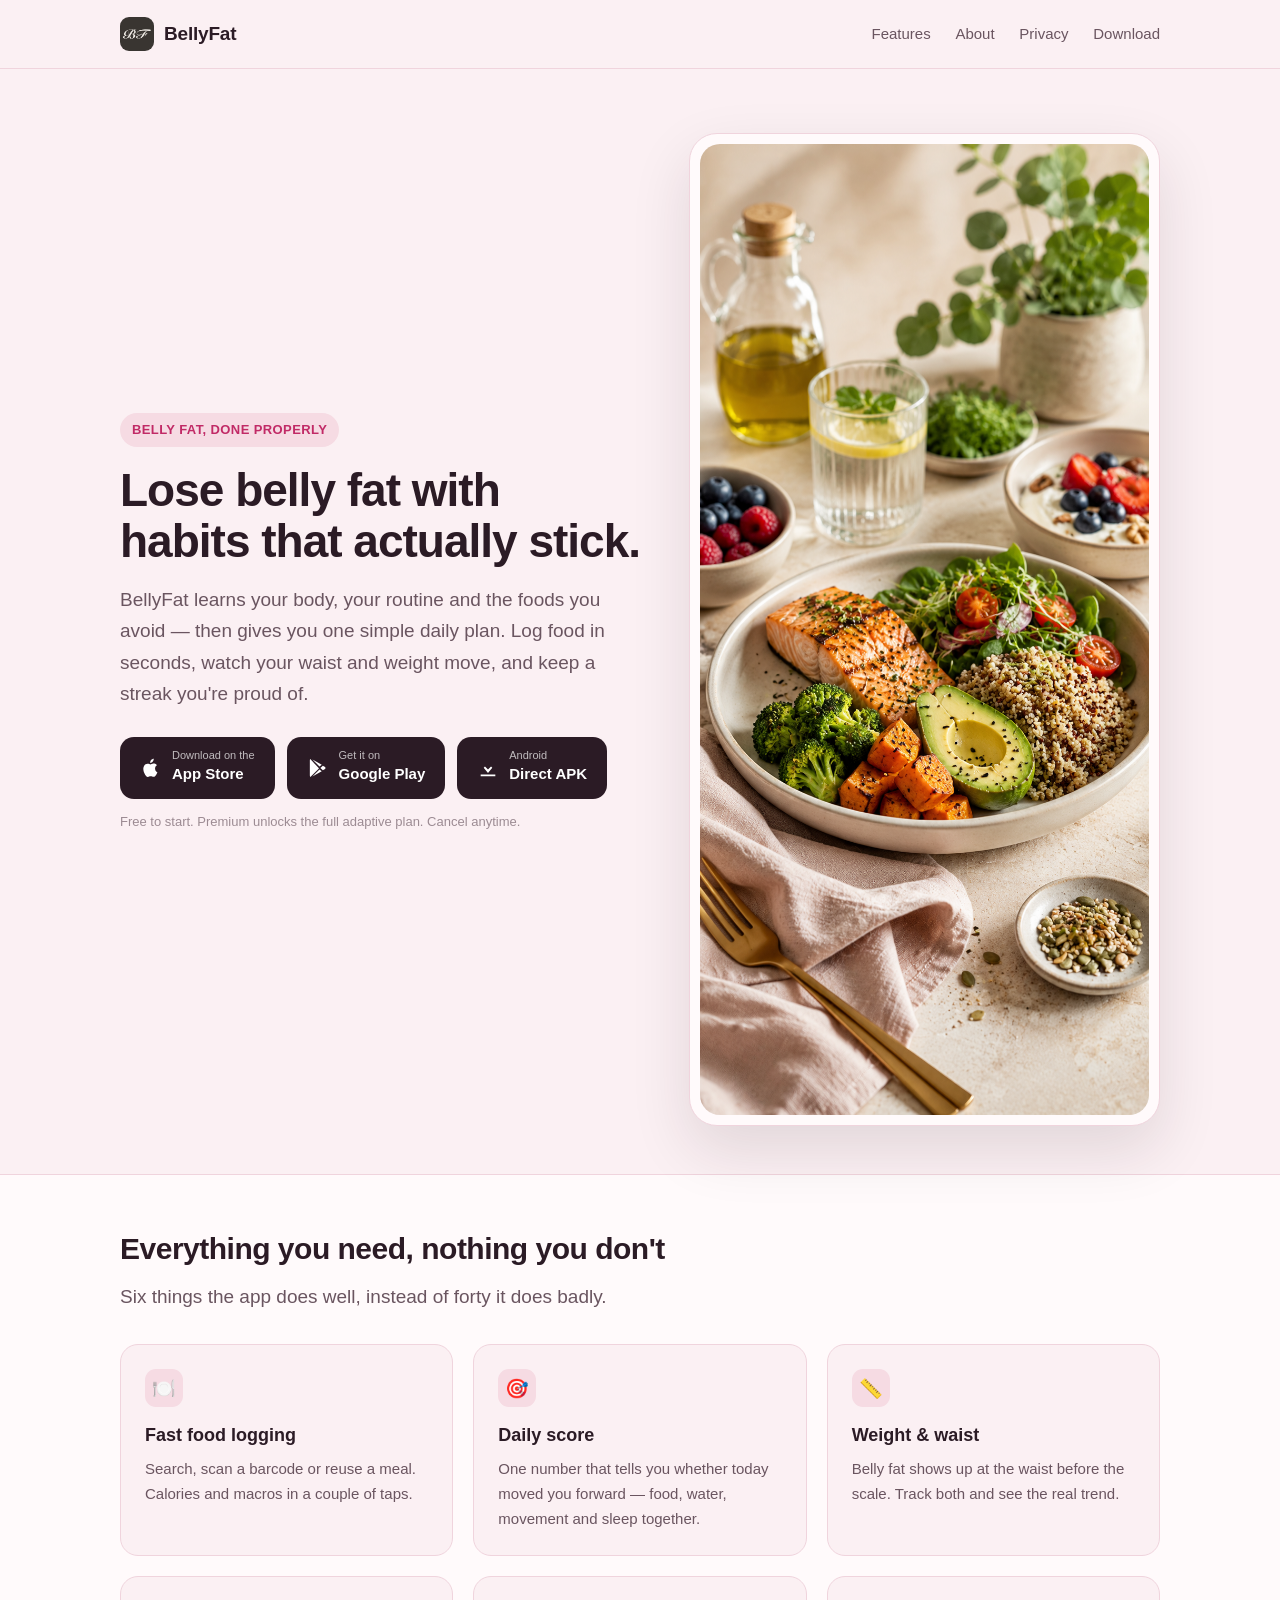
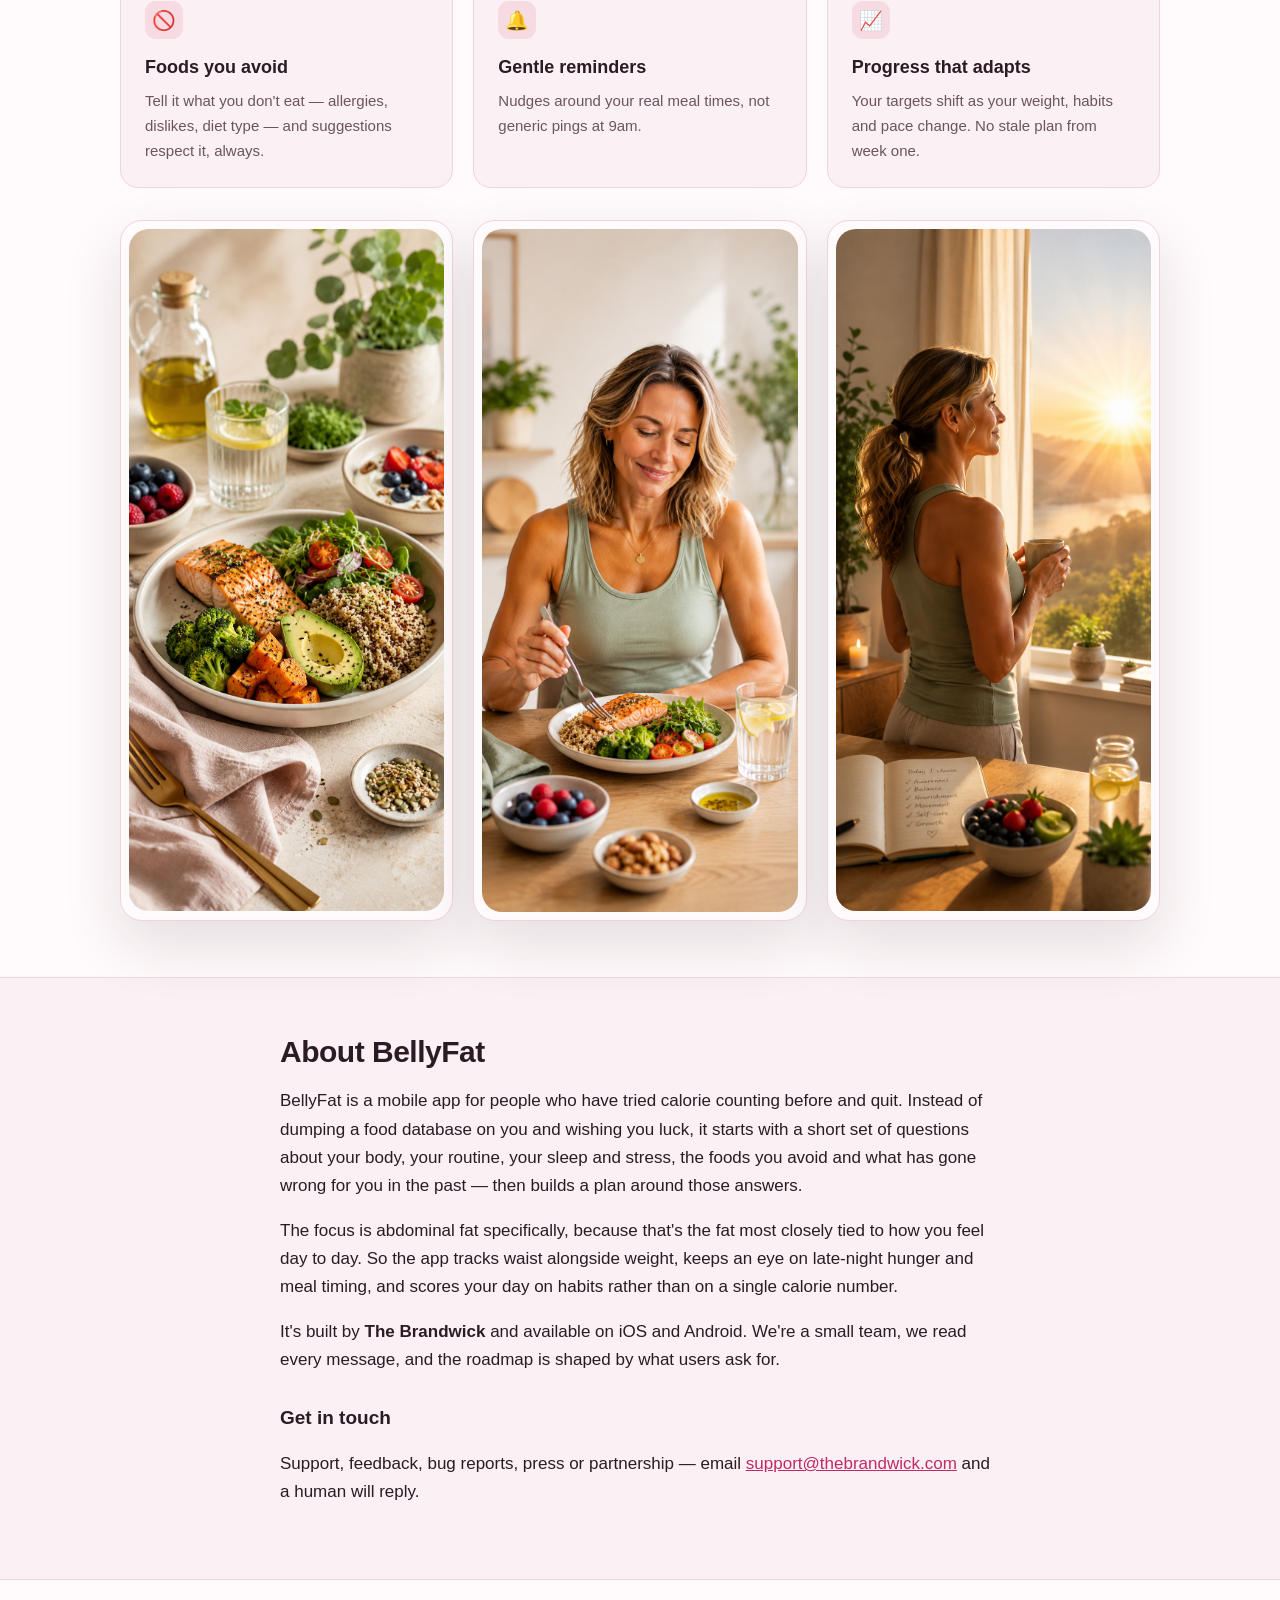
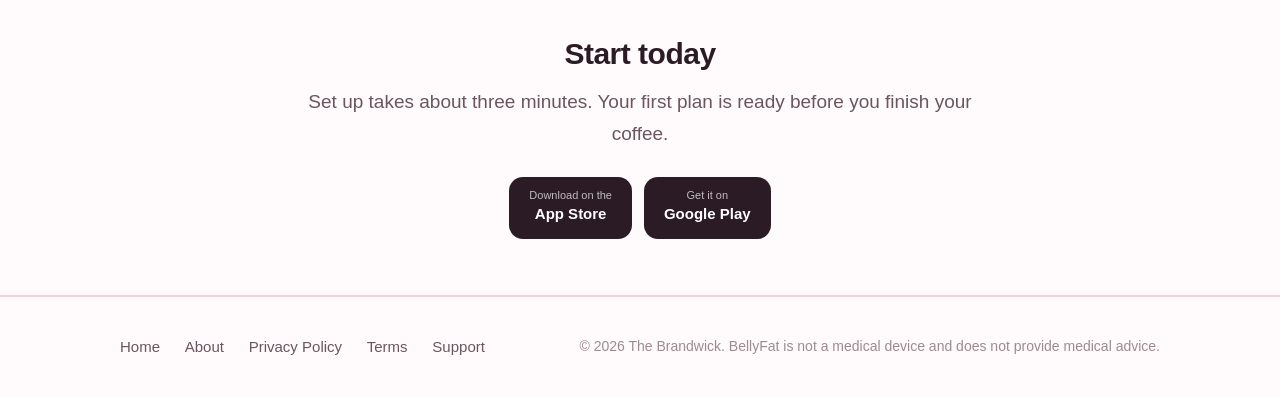
==== index.html @ 2bec0db5 "first commit" ====
<!doctype html>
<html lang="en">
<head>
<meta charset="utf-8">
<meta name="viewport" content="width=device-width, initial-scale=1">
<title>BellyFat — Lose belly fat with habits that actually stick</title>
<meta name="description" content="BellyFat is a personalised nutrition and habit tracker built around belly fat — food logging, daily score, weight and waist tracking, and a plan that adapts to you.">
<meta property="og:title" content="BellyFat — Lose belly fat with habits that actually stick">
<meta property="og:description" content="Personalised nutrition and habit tracking built around belly fat.">
<meta property="og:image" content="assets/icon.png">
<meta property="og:type" content="website">
<link rel="icon" href="assets/favicon.png">
<link rel="apple-touch-icon" href="assets/icon.png">
<link rel="stylesheet" href="assets/style.css">
</head>
<body>

<header class="site">
  <div class="wrap">
    <a class="brand" href="index.html"><img src="assets/icon.png" alt="BellyFat app icon">BellyFat</a>
    <nav class="site">
      <a href="#features">Features</a>
      <a href="#about">About</a>
      <a href="privacy.html">Privacy</a>
      <a href="#download">Download</a>
    </nav>
  </div>
</header>

<section class="hero">
  <div class="wrap hero-grid">
    <div>
      <span class="eyebrow">Belly fat, done properly</span>
      <h1>Lose belly fat with habits that actually stick.</h1>
      <p class="lead">BellyFat learns your body, your routine and the foods you avoid — then gives you one simple daily plan. Log food in seconds, watch your waist and weight move, and keep a streak you're proud of.</p>
      <div class="stores" id="download">
        <a class="store" href="https://apps.apple.com/app/idYOUR_APP_ID">
          <svg viewBox="0 0 24 24"><path d="M16.4 12.7c0-2.4 2-3.6 2.1-3.6-1.1-1.7-2.9-1.9-3.5-1.9-1.5-.2-2.9.9-3.6.9s-1.9-.9-3.1-.8c-1.6 0-3.1.9-3.9 2.4-1.7 2.9-.4 7.2 1.2 9.6.8 1.2 1.7 2.5 3 2.4 1.2 0 1.6-.8 3.1-.8s1.9.8 3.1.7c1.3 0 2.1-1.2 2.9-2.3.9-1.3 1.3-2.6 1.3-2.7 0 0-2.5-1-2.6-3.9zM14 4.9c.7-.8 1.1-1.9 1-3-1 0-2.2.6-2.9 1.5-.6.7-1.1 1.9-1 3 1.1.1 2.2-.6 2.9-1.5z"/></svg>
          <span><small>Download on the</small>App Store</span>
        </a>
        <a class="store" href="https://play.google.com/store/apps/details?id=com.thebrandwick.bellyfat">
          <svg viewBox="0 0 24 24"><path d="M3.6 2.3c-.3.3-.5.8-.5 1.4v16.6c0 .6.2 1.1.5 1.4l.1.1 9.3-9.3v-.2L3.6 2.3zm12.5 6.1L5.9 2.6l7.7 7.7 2.5-1.9zM19.7 11c.6.5.6 1.5 0 2l-2.4 1.4-2.7-2.4 2.7-2.4L19.7 11zM5.9 21.4l10.2-5.8-2.5-2-7.7 7.8z"/></svg>
          <span><small>Get it on</small>Google Play</span>
        </a>
        <a class="store" href="downloads/bellyfat-latest.apk" download>
          <svg viewBox="0 0 24 24"><path d="M12 3v10.6l3.3-3.3 1.4 1.4L12 17.4l-4.7-5.7 1.4-1.4L12 13.6V3h0zM4 19h16v2H4z"/></svg>
          <span><small>Android</small>Direct APK</span>
        </a>
      </div>
      <p class="note">Free to start. Premium unlocks the full adaptive plan. Cancel anytime.</p>
    </div>
    <div class="phone"><img src="assets/screen-1.png" alt="BellyFat daily screen"></div>
  </div>
</section>

<section class="alt" id="features">
  <div class="wrap">
    <h2>Everything you need, nothing you don't</h2>
    <p class="lead">Six things the app does well, instead of forty it does badly.</p>
    <div class="features">
      <div class="card"><div class="dot">🍽️</div><h3>Fast food logging</h3><p>Search, scan a barcode or reuse a meal. Calories and macros in a couple of taps.</p></div>
      <div class="card"><div class="dot">🎯</div><h3>Daily score</h3><p>One number that tells you whether today moved you forward — food, water, movement and sleep together.</p></div>
      <div class="card"><div class="dot">📏</div><h3>Weight &amp; waist</h3><p>Belly fat shows up at the waist before the scale. Track both and see the real trend.</p></div>
      <div class="card"><div class="dot">🚫</div><h3>Foods you avoid</h3><p>Tell it what you don't eat — allergies, dislikes, diet type — and suggestions respect it, always.</p></div>
      <div class="card"><div class="dot">🔔</div><h3>Gentle reminders</h3><p>Nudges around your real meal times, not generic pings at 9am.</p></div>
      <div class="card"><div class="dot">📈</div><h3>Progress that adapts</h3><p>Your targets shift as your weight, habits and pace change. No stale plan from week one.</p></div>
    </div>
    <div class="shots">
      <div class="phone"><img src="assets/screen-1.png" alt="Daily plan screen"></div>
      <div class="phone"><img src="assets/screen-2.png" alt="Food logging screen"></div>
      <div class="phone"><img src="assets/screen-3.png" alt="Progress screen"></div>
    </div>
  </div>
</section>

<section id="about">
  <div class="wrap narrow">
    <h2>About BellyFat</h2>
    <p>BellyFat is a mobile app for people who have tried calorie counting before and quit. Instead of dumping a food database on you and wishing you luck, it starts with a short set of questions about your body, your routine, your sleep and stress, the foods you avoid and what has gone wrong for you in the past — then builds a plan around those answers.</p>
    <p>The focus is abdominal fat specifically, because that's the fat most closely tied to how you feel day to day. So the app tracks waist alongside weight, keeps an eye on late-night hunger and meal timing, and scores your day on habits rather than on a single calorie number.</p>
    <p>It's built by <strong>The Brandwick</strong> and available on iOS and Android. We're a small team, we read every message, and the roadmap is shaped by what users ask for.</p>
    <h3>Get in touch</h3>
    <p>Support, feedback, bug reports, press or partnership — email <a href="mailto:support@thebrandwick.com">support@thebrandwick.com</a> and a human will reply.</p>
  </div>
</section>

<section class="alt">
  <div class="wrap narrow" style="text-align:center">
    <h2>Start today</h2>
    <p class="lead">Set up takes about three minutes. Your first plan is ready before you finish your coffee.</p>
    <div class="stores" style="justify-content:center">
      <a class="store" href="https://apps.apple.com/app/idYOUR_APP_ID"><span><small>Download on the</small>App Store</span></a>
      <a class="store" href="https://play.google.com/store/apps/details?id=com.thebrandwick.bellyfat"><span><small>Get it on</small>Google Play</span></a>
    </div>
  </div>
</section>

<footer class="site">
  <div class="wrap">
    <div>
      <a href="index.html">Home</a>
      <a href="#about">About</a>
      <a href="privacy.html">Privacy Policy</a>
      <a href="terms.html">Terms</a>
      <a href="mailto:support@thebrandwick.com">Support</a>
    </div>
    <p>© 2026 The Brandwick. BellyFat is not a medical device and does not provide medical advice.</p>
  </div>
</footer>

</body>
</html>
---- assets/style.css ----
:root {
  --pink: #DD3F7C;
  --pink-dark: #C12A66;
  --pink-light: #F6DBE3;
  --green: #45A463;
  --bg: #FBF0F3;
  --surface: #FFFAFB;
  --ink: #2B1B25;
  --ink-2: #6A5560;
  --ink-3: #9C8B93;
  --line: #F0D4DD;
  --radius: 18px;
  --wrap: 1080px;
}
* { box-sizing: border-box; }
html { scroll-behavior: smooth; }
body {
  margin: 0;
  background: var(--bg);
  color: var(--ink);
  font-family: -apple-system, BlinkMacSystemFont, "Segoe UI", Roboto, "Helvetica Neue", Arial, sans-serif;
  font-size: 17px;
  line-height: 1.65;
  -webkit-font-smoothing: antialiased;
}
img { max-width: 100%; display: block; }
a { color: var(--pink-dark); }
.wrap { max-width: var(--wrap); margin: 0 auto; padding: 0 20px; }
.narrow { max-width: 760px; }

/* Header */
header.site {
  position: sticky; top: 0; z-index: 10;
  background: rgba(251,240,243,.9);
  backdrop-filter: saturate(180%) blur(12px);
  border-bottom: 1px solid var(--line);
}
header.site .wrap { display: flex; align-items: center; justify-content: space-between; height: 68px; gap: 16px; }
.brand { display: flex; align-items: center; gap: 10px; text-decoration: none; color: var(--ink); font-weight: 700; font-size: 19px; letter-spacing: -.2px; }
.brand img { width: 34px; height: 34px; border-radius: 9px; }
nav.site a { color: var(--ink-2); text-decoration: none; margin-left: 20px; font-size: 15px; font-weight: 500; }
nav.site a:hover { color: var(--pink-dark); }

/* Hero */
.hero { padding: 64px 0 48px; }
.hero-grid { display: grid; grid-template-columns: 1.05fr .95fr; gap: 48px; align-items: center; }
.eyebrow { display: inline-block; background: var(--pink-light); color: var(--pink-dark); font-size: 13px; font-weight: 700; letter-spacing: .4px; text-transform: uppercase; padding: 6px 12px; border-radius: 999px; margin-bottom: 18px; }
h1 { font-size: 46px; line-height: 1.12; letter-spacing: -1px; margin: 0 0 16px; }
h2 { font-size: 30px; line-height: 1.2; letter-spacing: -.5px; margin: 0 0 14px; }
h3 { font-size: 19px; margin: 28px 0 8px; }
.lead { font-size: 19px; color: var(--ink-2); margin: 0 0 28px; }
.phone { background: var(--surface); border: 1px solid var(--line); border-radius: 28px; padding: 10px; box-shadow: 0 24px 60px rgba(43,27,37,.12); }
.phone img { border-radius: 20px; }

/* Store buttons */
.stores { display: flex; flex-wrap: wrap; gap: 12px; }
.store {
  display: inline-flex; align-items: center; gap: 10px;
  background: var(--ink); color: #fff; text-decoration: none;
  padding: 12px 20px; border-radius: 14px; font-weight: 600; font-size: 15px;
  transition: transform .15s ease, opacity .15s ease;
}
.store:hover { transform: translateY(-2px); opacity: .92; }
.store small { display: block; font-size: 11px; font-weight: 500; opacity: .7; line-height: 1.2; }
.store svg { width: 22px; height: 22px; flex: none; fill: #fff; }
.note { font-size: 13px; color: var(--ink-3); margin-top: 12px; }

/* Sections */
section { padding: 56px 0; }
section.alt { background: var(--surface); border-top: 1px solid var(--line); border-bottom: 1px solid var(--line); }
.features { display: grid; grid-template-columns: repeat(3, 1fr); gap: 20px; margin-top: 32px; }
.card { background: var(--surface); border: 1px solid var(--line); border-radius: var(--radius); padding: 24px; }
section.alt .card { background: var(--bg); }
.card h3 { margin: 0 0 6px; font-size: 18px; }
.card p { margin: 0; color: var(--ink-2); font-size: 15px; }
.dot { width: 38px; height: 38px; border-radius: 11px; background: var(--pink-light); display: grid; place-items: center; font-size: 19px; margin-bottom: 14px; }
.shots { display: grid; grid-template-columns: repeat(3, 1fr); gap: 20px; margin-top: 32px; }
.shots .phone { padding: 8px; border-radius: 22px; }

/* Legal pages */
.legal { padding: 48px 0 72px; }
.legal h1 { font-size: 36px; }
.legal .updated { color: var(--ink-3); font-size: 15px; margin: 0 0 32px; }
.legal h2 { font-size: 22px; margin: 40px 0 10px; padding-top: 10px; border-top: 1px solid var(--line); }
.legal p, .legal li { color: var(--ink-2); }
.legal ul { padding-left: 20px; }
.legal li { margin-bottom: 8px; }
.legal strong { color: var(--ink); }
table { width: 100%; border-collapse: collapse; margin: 16px 0; font-size: 15px; }
th, td { text-align: left; padding: 10px 12px; border: 1px solid var(--line); vertical-align: top; }
th { background: var(--pink-light); color: var(--ink); font-size: 14px; }
td { color: var(--ink-2); background: var(--surface); }
.callout { background: var(--surface); border: 1px solid var(--line); border-left: 4px solid var(--pink); border-radius: 12px; padding: 16px 18px; margin: 24px 0; font-size: 15px; color: var(--ink-2); }

/* Footer */
footer.site { background: var(--surface); border-top: 1px solid var(--line); padding: 36px 0; margin-top: 0; }
footer.site .wrap { display: flex; flex-wrap: wrap; justify-content: space-between; gap: 16px; align-items: center; }
footer.site a { color: var(--ink-2); text-decoration: none; font-size: 15px; margin-right: 20px; }
footer.site a:hover { color: var(--pink-dark); }
footer.site p { margin: 0; color: var(--ink-3); font-size: 14px; }

@media (max-width: 860px) {
  .hero-grid { grid-template-columns: 1fr; gap: 32px; }
  .features, .shots { grid-template-columns: 1fr; }
  h1 { font-size: 34px; }
  h2 { font-size: 25px; }
  .hero { padding: 40px 0 24px; }
  nav.site a { margin-left: 14px; font-size: 14px; }
}
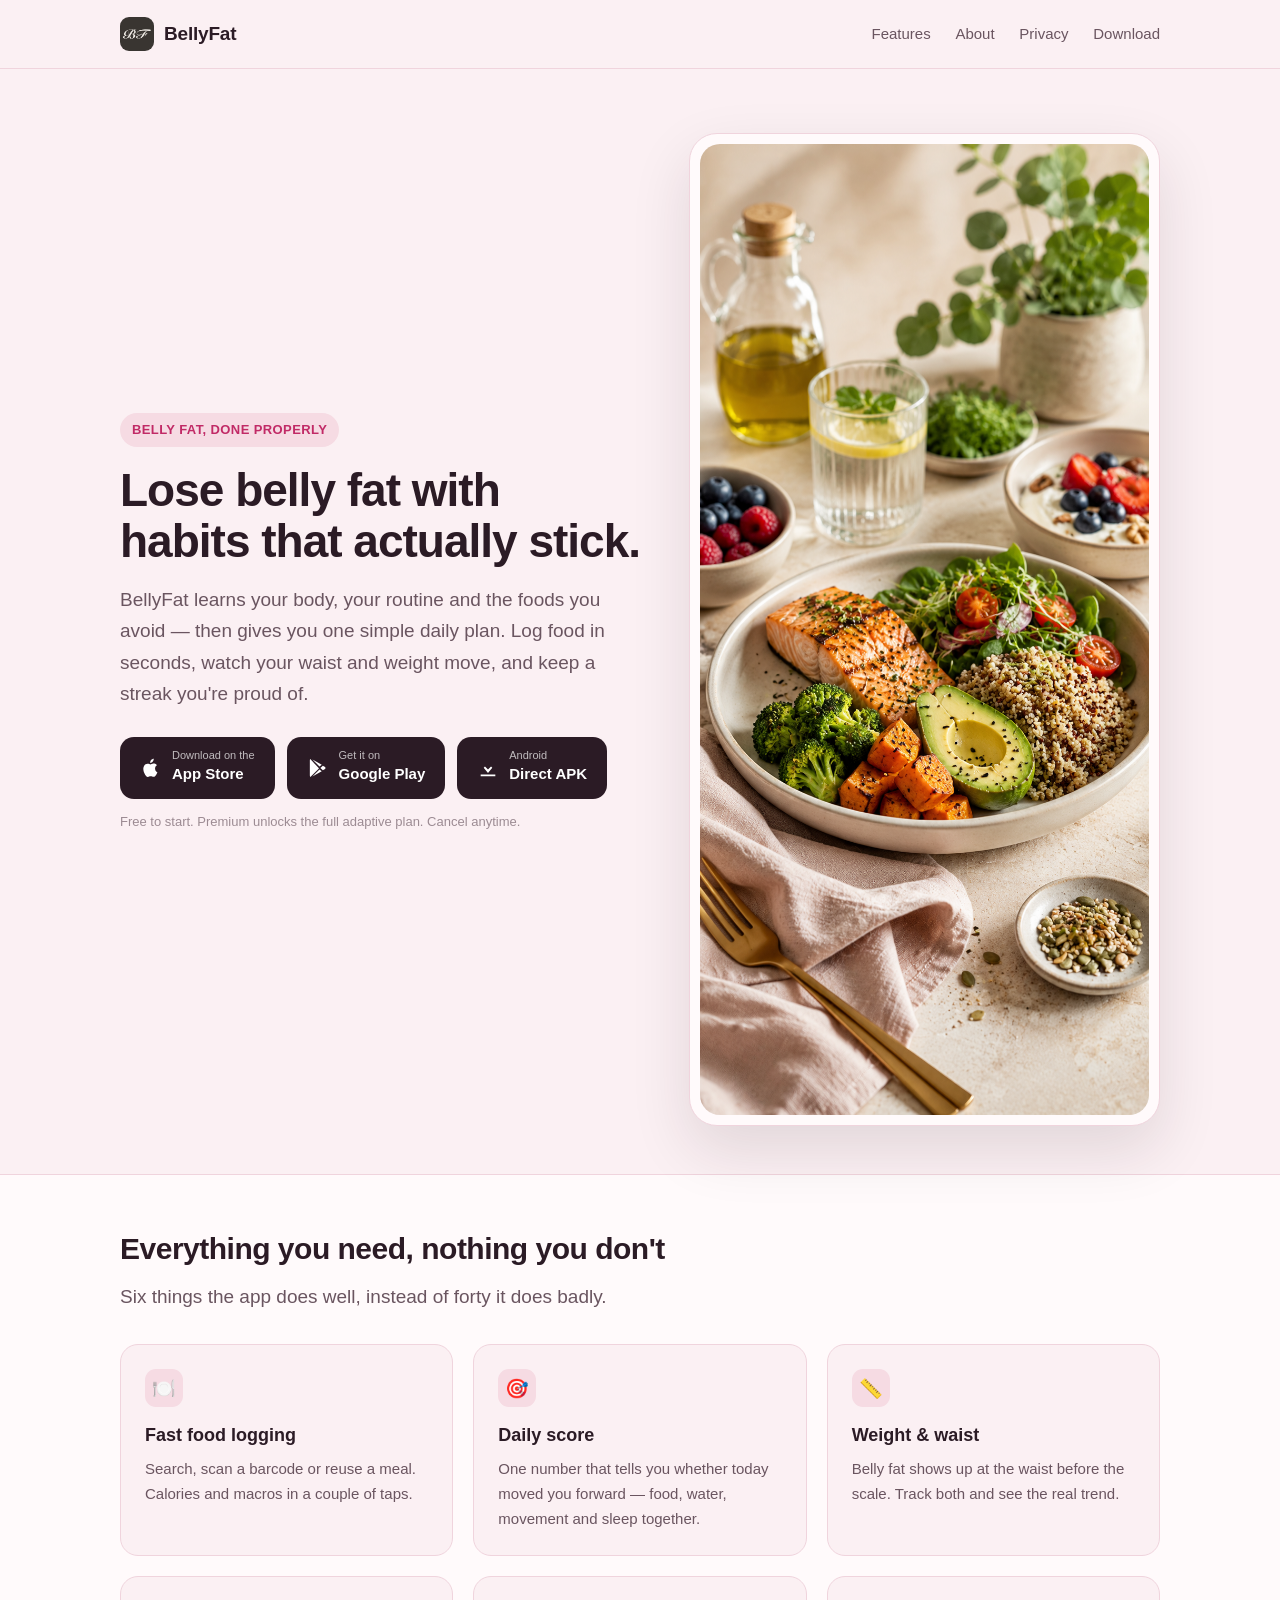
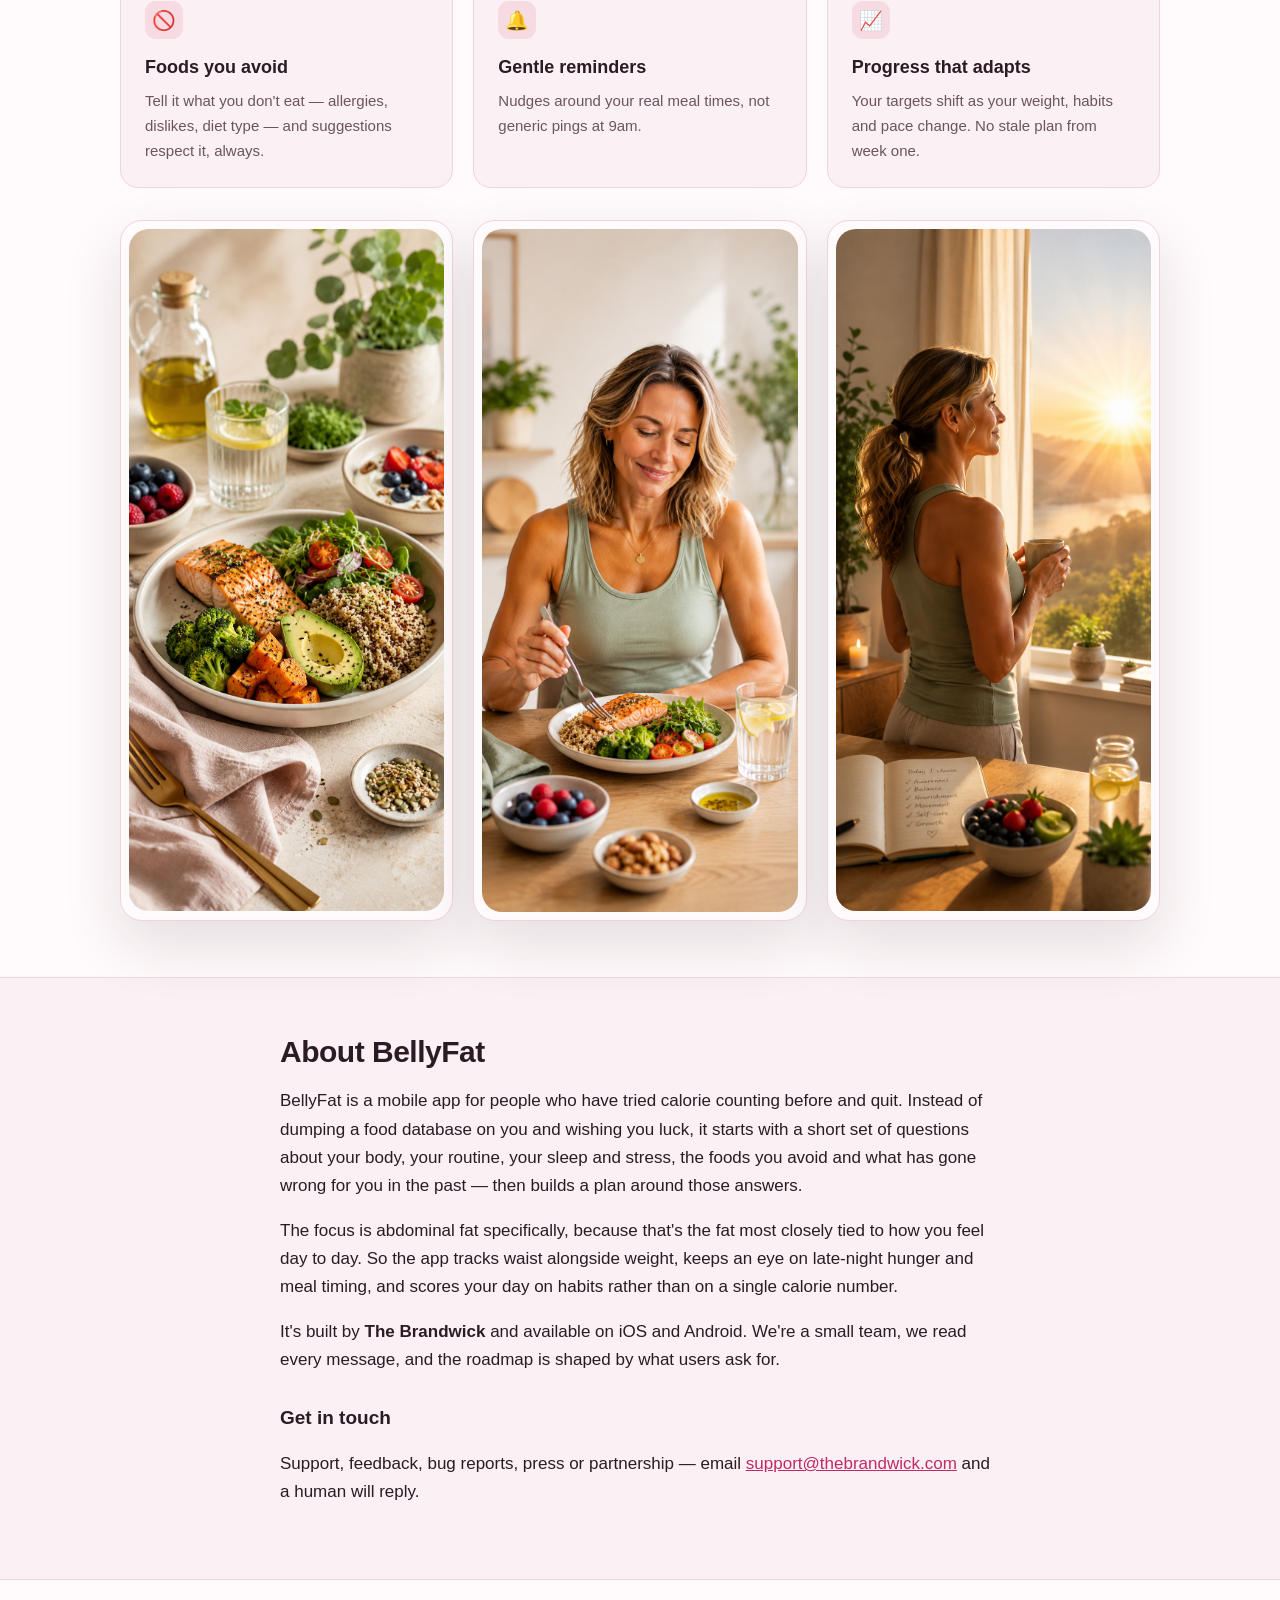
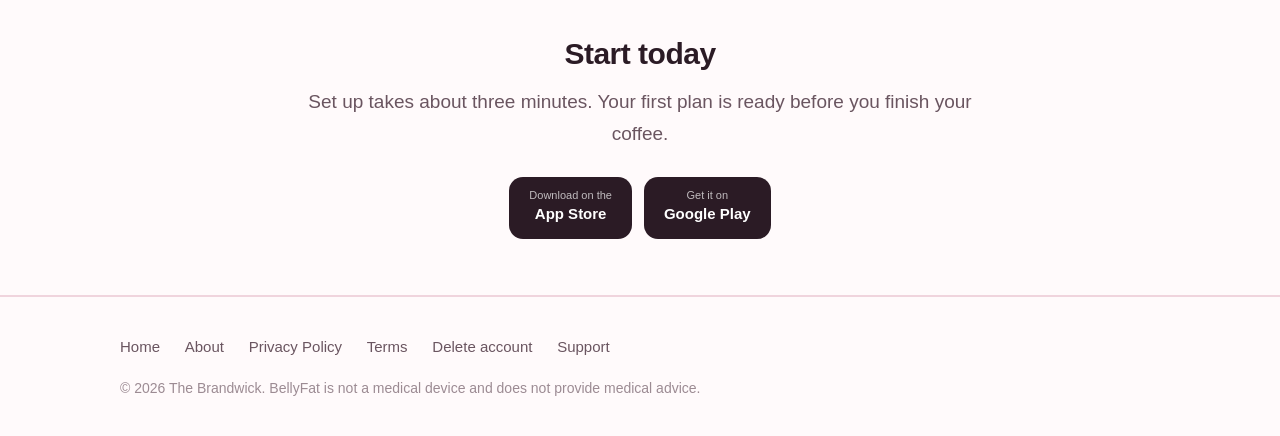
==== commit 23bbd272: "Add account deletion page Both stores want a public URL documenting how users delete their account: " ====
--- a/index.html
+++ b/index.html
@@ -102,6 +102,7 @@
       <a href="#about">About</a>
       <a href="privacy.html">Privacy Policy</a>
       <a href="terms.html">Terms</a>
+      <a href="delete-account.html">Delete account</a>
       <a href="mailto:support@thebrandwick.com">Support</a>
     </div>
     <p>© 2026 The Brandwick. BellyFat is not a medical device and does not provide medical advice.</p>
